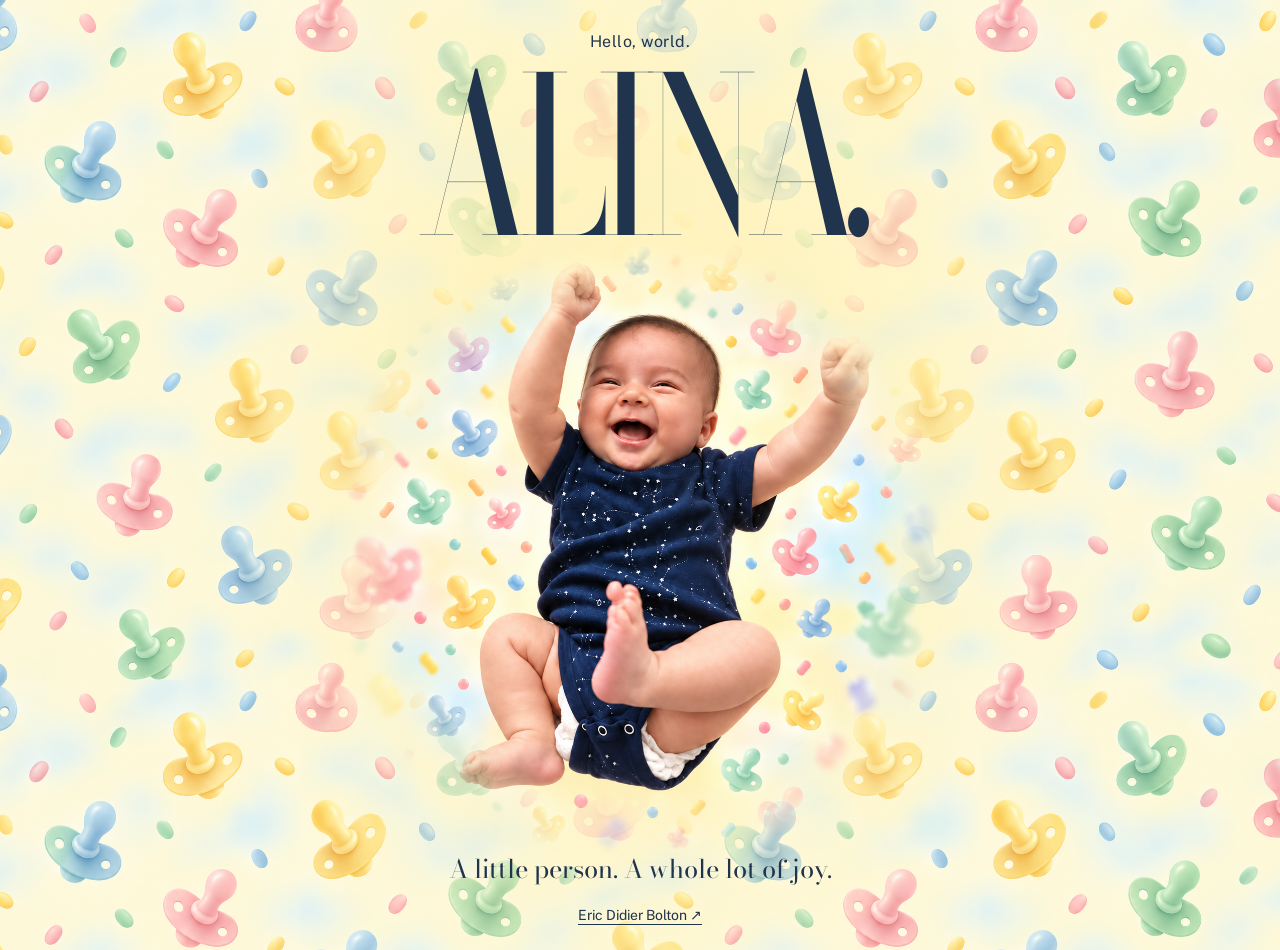
==== alina/index.html @ d71736d5 "Add Alina landing page with pastel pacifier artwork" ====
<!doctype html>
<html lang="en">
<head>
  <meta charset="utf-8">
  <meta name="viewport" content="width=device-width, initial-scale=1">
  <meta name="theme-color" content="#fff3bc">
  <meta name="description" content="A little corner of the internet for Alina.">
  <title>Alina</title>
  <link rel="canonical" href="https://www.ericdidierbolton.com/alina/">
  <link rel="preload" href="assets/alina-hero.png" as="image" fetchpriority="high">
  <link rel="stylesheet" href="style.css">
</head>
<body>
  <main class="world">
    <div class="pattern" aria-hidden="true"></div>
    <div class="glow" aria-hidden="true"></div>
    <header class="greeting">
      <p class="hello">Hello, world.</p>
      <h1>Alina<span class="period">.</span></h1>
    </header>
    <figure class="portrait">
      <img src="assets/alina-hero.png" alt="Artwork of Alina smiling with both arms raised, surrounded by pastel pacifiers." width="1254" height="1254" fetchpriority="high">
    </figure>
    <footer class="signoff">
      <p>A little person. A whole lot of joy.</p>
      <a href="/">Eric Didier Bolton <span aria-hidden="true">↗</span></a>
    </footer>
  </main>
</body>
</html>
---- alina/style.css ----
@font-face {
  font-family: "Bodoni Moda";
  src: url("assets/bodoni-moda.ttf") format("truetype");
  font-style: normal;
  font-weight: 400 900;
  font-display: swap;
}
@font-face {
  font-family: "Public Sans";
  src: url("../assets/PublicSans-VariableFont_wght.ttf") format("truetype");
  font-style: normal;
  font-weight: 100 900;
  font-display: swap;
}
:root {
  color-scheme: light;
  --ink: #20344d;
  --butter: #fff3bc;
  --sky: #bde8fa;
  --pink: #f6a9b8;
  --mint: #a8d9bf;
}
* { box-sizing: border-box; }
html { background: var(--sky); }
body { margin: 0; color: var(--ink); font-family: "Public Sans", sans-serif; }
.world {
  position: relative;
  isolation: isolate;
  display: flex;
  flex-direction: column;
  align-items: center;
  min-height: 100svh;
  overflow: hidden;
  background: var(--butter);
}
.pattern, .glow { position: absolute; inset: 0; pointer-events: none; z-index: -1; }
.pattern {
  background: url("assets/pacifier-pattern.png") center top / 680px repeat;
  opacity: .86;
}
.glow {
  background: radial-gradient(ellipse 34% 65% at 50% 43%, #fff3bc 0%, #fff3bce0 40%, #fff3bc00 100%);
}
.greeting { text-align: center; padding: 2.6rem 1rem 0; z-index: 1; }
.hello { margin: 0 0 .1rem; font-size: 1rem; letter-spacing: .03em; }
h1 {
  margin: 0;
  font-family: "Bodoni Moda", "Bodoni 72", Didot, serif;
  font-weight: 500;
  font-optical-sizing: auto;
  font-size: clamp(7rem, 19vw, 17rem);
  line-height: .95;
  letter-spacing: -.07em;
  text-transform: uppercase;
  transform: scaleX(.7);
}
.period { color: var(--ink); }
.portrait {
  position: relative;
  margin: -1.25rem 0 -1rem;
  width: min(39rem, 92vw);
  z-index: 2;
}
.portrait img {
  display: block;
  width: 100%;
  height: auto;
  mask-image: radial-gradient(ellipse closest-side, #000 76%, #0000 100%);
  animation: arrive 1000ms ease-out both;
}
.signoff { text-align: center; padding: 0 1.5rem 2rem; margin-top: auto; z-index: 3; }
.signoff p {
  font-family: "Bodoni Moda", "Bodoni 72", Didot, serif;
  font-size: clamp(1.25rem, 2.3vw, 1.6rem);
  margin: 0 0 1.15rem;
  line-height: 1.4;
}
.signoff a { color: inherit; font-size: .875rem; text-underline-offset: .3em; text-decoration-thickness: 1px; }
.signoff a:hover { text-decoration-thickness: 2px; }
.signoff a:focus-visible { outline: 2px solid var(--ink); outline-offset: 6px; border-radius: 2px; }
@keyframes arrive { from { opacity: 0; transform: translateY(12px); } to { opacity: 1; transform: translateY(0); } }
@media (min-width: 800px) {
  .greeting { padding-top: 2rem; }
  h1 { font-size: clamp(10rem, 17vw, 15rem); }
  .portrait { width: min(42rem, 70vh); margin-top: -1.4rem; }
  .signoff { padding-bottom: 1.6rem; }
}
@media (max-width: 480px) {
  .greeting { padding-top: 2.25rem; }
  h1 { font-size: 31vw; }
  .pattern { background-size: 450px; }
  .glow { background: radial-gradient(ellipse 65% 58% at 50% 43%, #fff3bc 0%, #fff3bcd4 36%, #fff3bc00 100%); }
  .portrait { width: 100%; margin-top: -.25rem; }
  .signoff { padding-top: .4rem; }
}
@media (prefers-reduced-motion: reduce) {
  .portrait img { animation: none; }
}
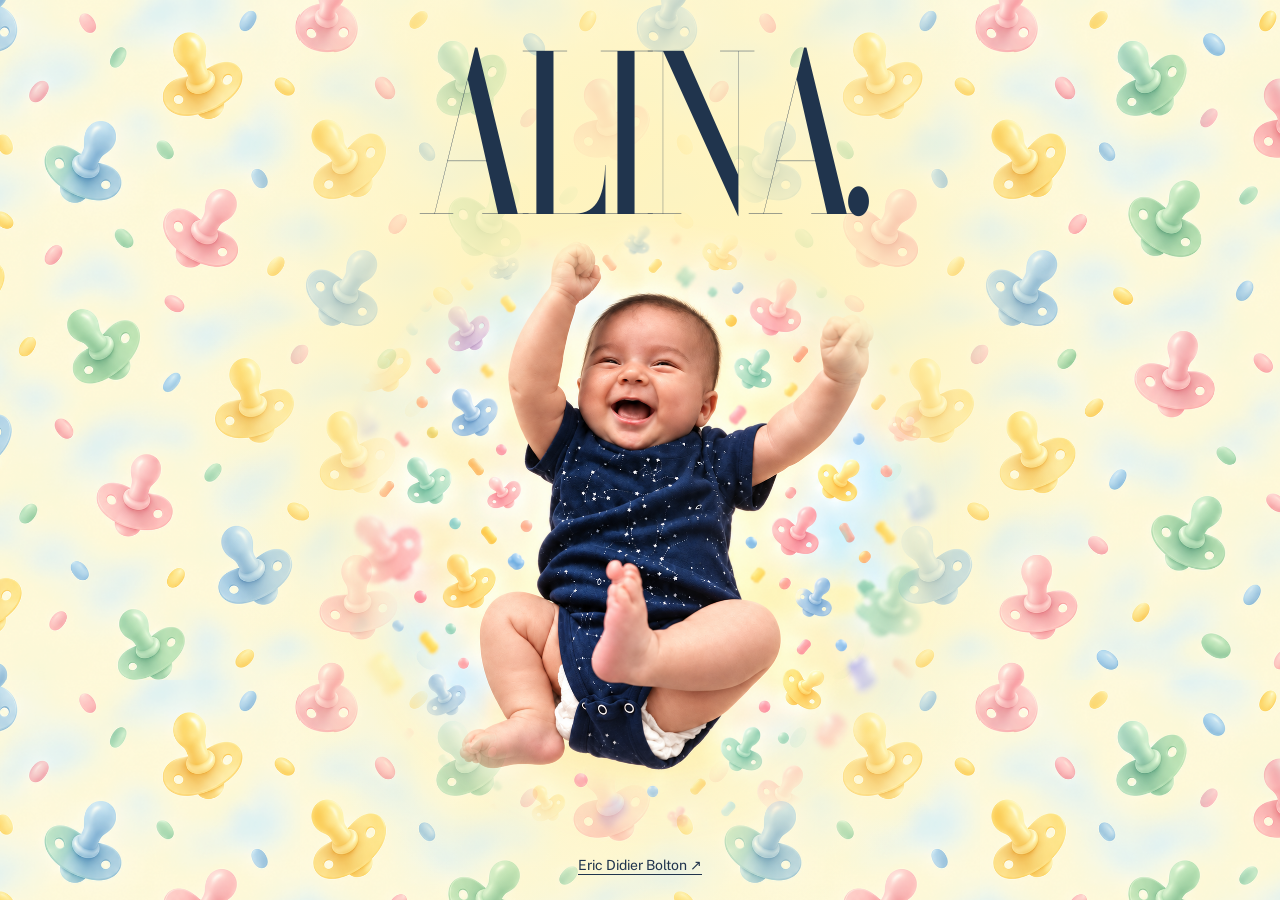
==== commit 1fb964fe: "Remove introductory and closing lines from Alina page" ====
--- a/alina/index.html
+++ b/alina/index.html
@@ -15,14 +15,12 @@
     <div class="pattern" aria-hidden="true"></div>
     <div class="glow" aria-hidden="true"></div>
     <header class="greeting">
-      <p class="hello">Hello, world.</p>
       <h1>Alina<span class="period">.</span></h1>
     </header>
     <figure class="portrait">
       <img src="assets/alina-hero.png" alt="Artwork of Alina smiling with both arms raised, surrounded by pastel pacifiers." width="1254" height="1254" fetchpriority="high">
     </figure>
     <footer class="signoff">
-      <p>A little person. A whole lot of joy.</p>
       <a href="/">Eric Didier Bolton <span aria-hidden="true">↗</span></a>
     </footer>
   </main>
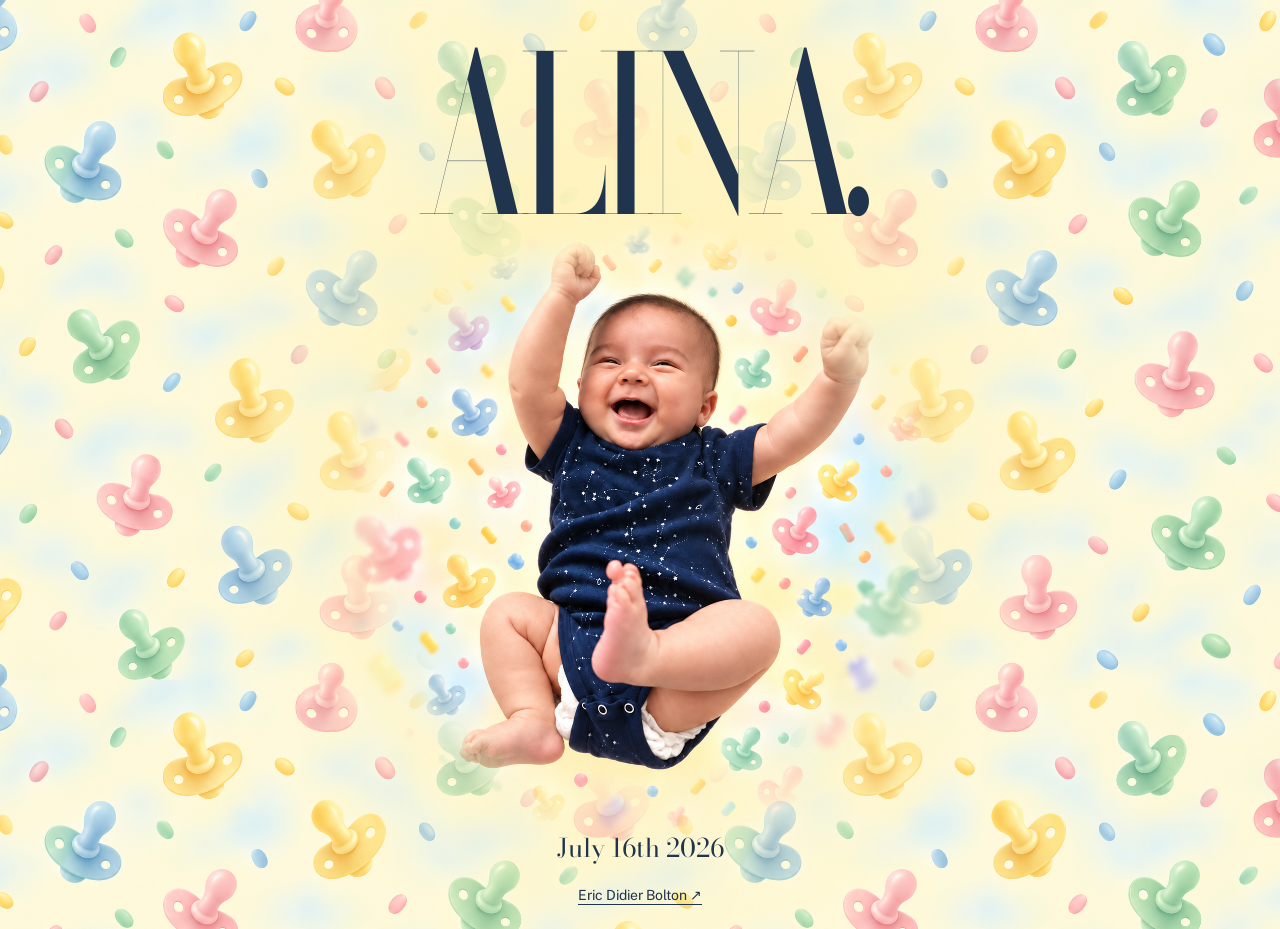
==== commit 6997e2bc: "Add Alina birthday to her page" ====
--- a/alina/index.html
+++ b/alina/index.html
@@ -21,6 +21,7 @@
       <img src="assets/alina-hero.png" alt="Artwork of Alina smiling with both arms raised, surrounded by pastel pacifiers." width="1254" height="1254" fetchpriority="high">
     </figure>
     <footer class="signoff">
+      <p><time datetime="2026-07-16">July 16th 2026</time></p>
       <a href="/">Eric Didier Bolton <span aria-hidden="true">↗</span></a>
     </footer>
   </main>
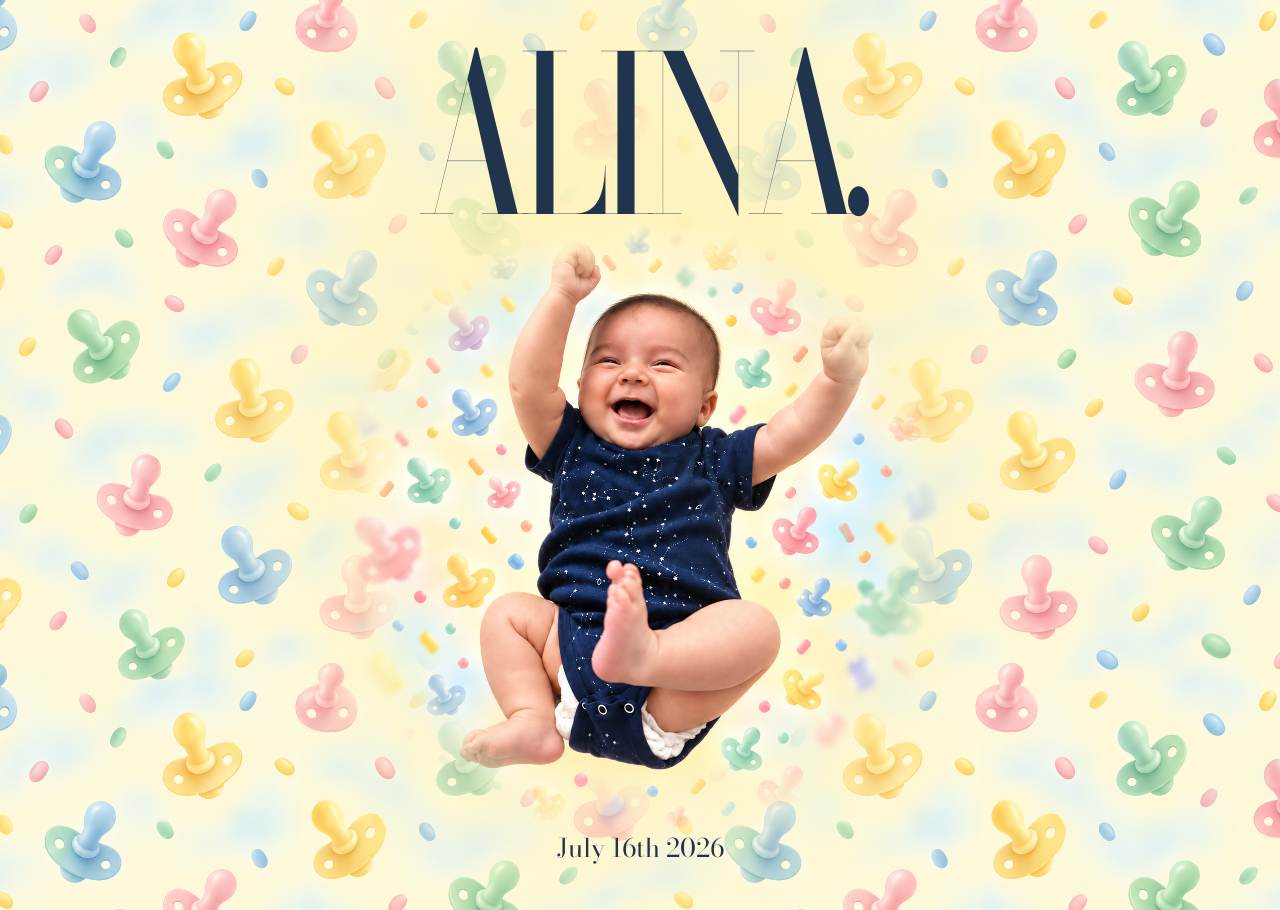
==== commit dd9b5471: "Remove parent site link from Alina page" ====
--- a/alina/index.html
+++ b/alina/index.html
@@ -22,7 +22,6 @@
     </figure>
     <footer class="signoff">
       <p><time datetime="2026-07-16">July 16th 2026</time></p>
-      <a href="/">Eric Didier Bolton <span aria-hidden="true">↗</span></a>
     </footer>
   </main>
 </body>
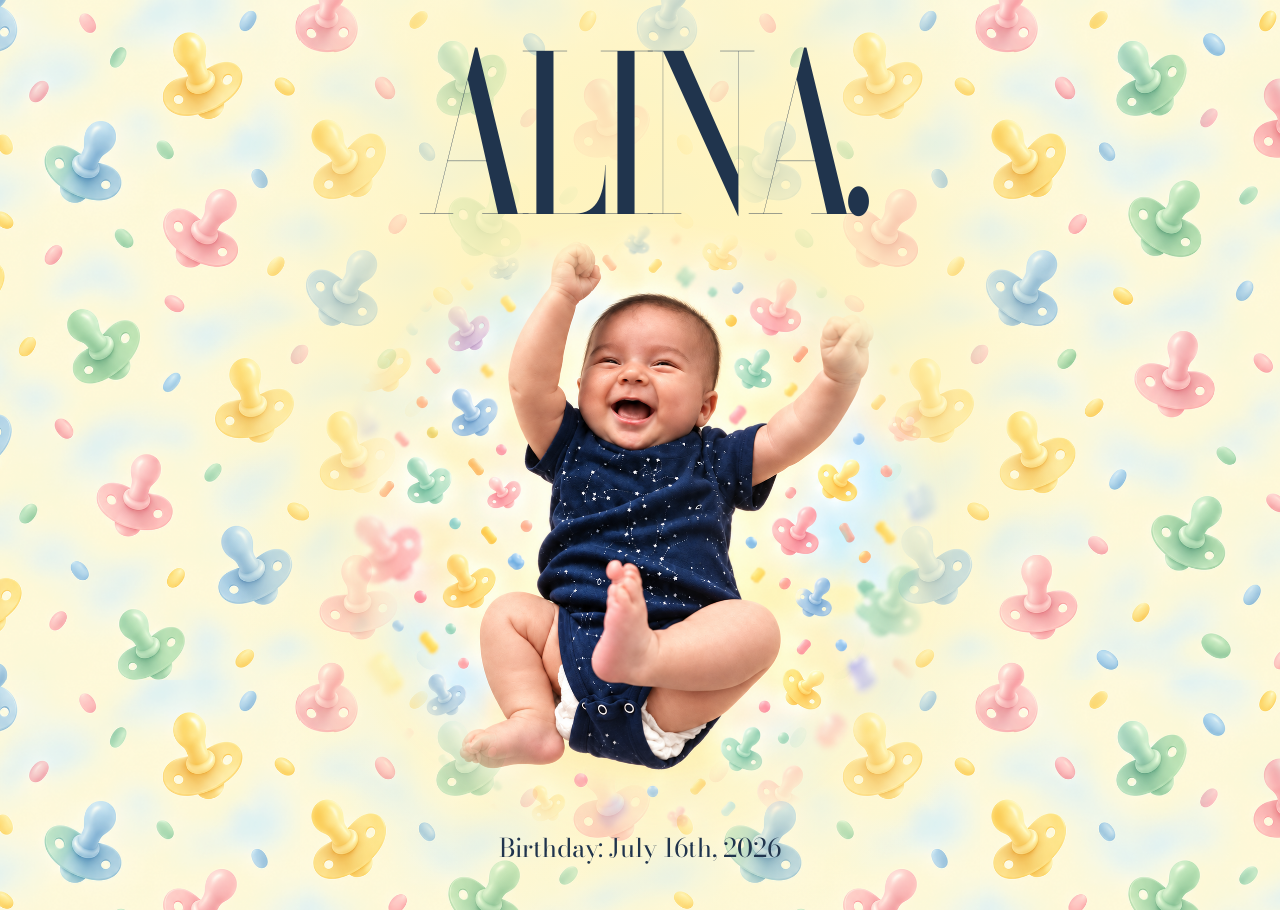
==== commit 3babc3f7: "Label and punctuate Alina birthday" ====
--- a/alina/index.html
+++ b/alina/index.html
@@ -21,7 +21,7 @@
       <img src="assets/alina-hero.png" alt="Artwork of Alina smiling with both arms raised, surrounded by pastel pacifiers." width="1254" height="1254" fetchpriority="high">
     </figure>
     <footer class="signoff">
-      <p><time datetime="2026-07-16">July 16th 2026</time></p>
+      <p>Birthday: <time datetime="2026-07-16">July 16th, 2026</time></p>
     </footer>
   </main>
 </body>
